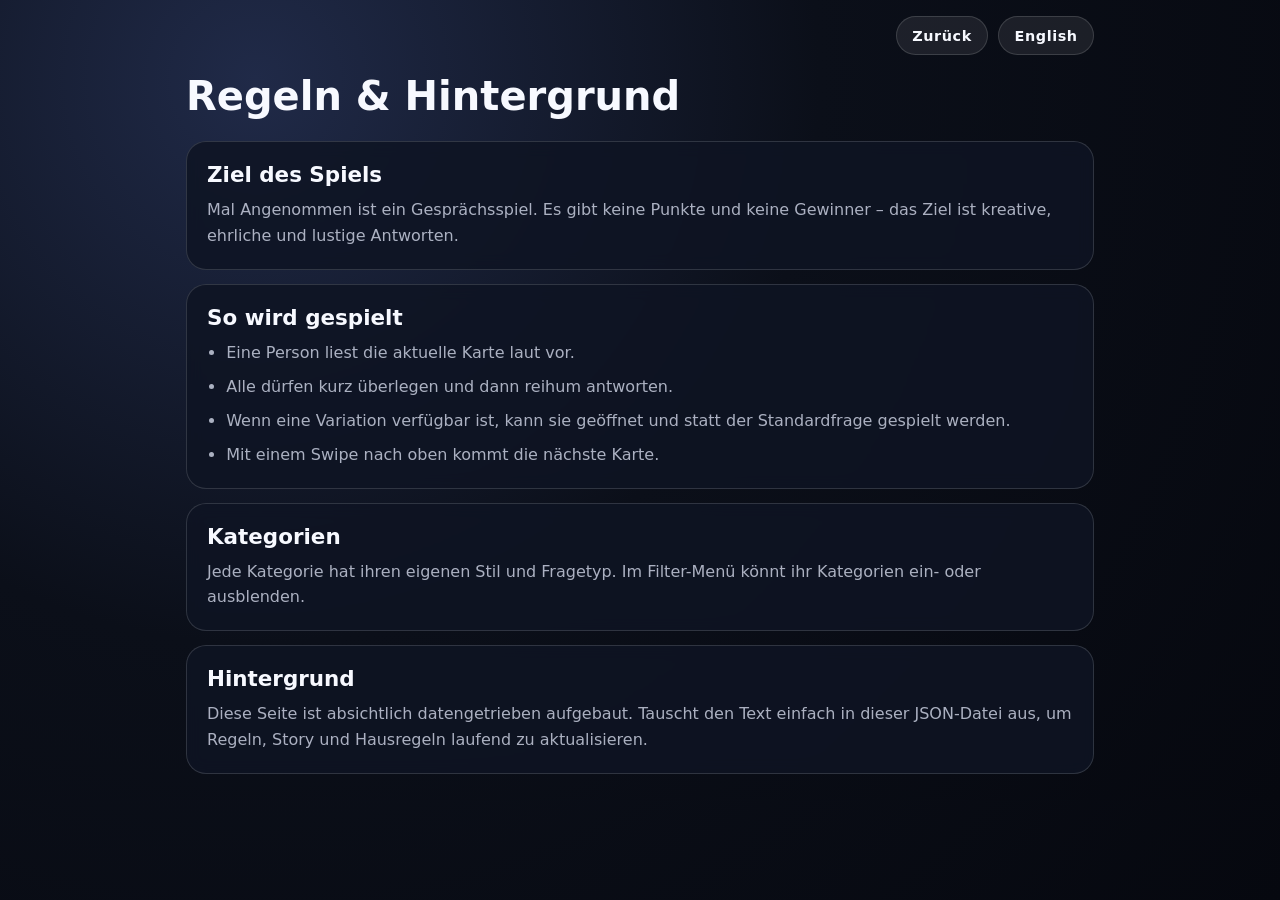
==== rules.html @ 3c7a5f75 "guess whos back" ====
<!doctype html>
<html lang="de">
<head>
	<meta charset="utf-8">
	<meta name="viewport" content="width=device-width, initial-scale=1, viewport-fit=cover">
	<meta name="theme-color" content="#0b0f19">
	<title>Mal Angenommen – Regeln</title>
	<link rel="stylesheet" href="rules.css">
</head>
<body>
	<main class="rules-page" data-rules-app>
		<header class="rules-page__header">
			<div class="rules-page__actions">
				<a class="rules-page__button" href="index.html" data-back-link>Zurück</a>
				<button class="rules-page__button rules-page__button--lang" type="button" data-language-toggle aria-pressed="false">English</button>
			</div>
			<h1 class="rules-page__title" data-page-title>Regeln &amp; Hintergrund</h1>
		</header>

		<section class="rules-page__content" data-sections></section>
		<p class="rules-page__status" data-status hidden aria-live="polite"></p>
	</main>

	<script src="rules.js"></script>
</body>
</html>
---- rules.css ----
:root {
	--bg: #0b0f19;
	--panel: rgba(15, 20, 35, 0.86);
	--text: #f7f9ff;
	--muted: rgba(233, 239, 255, 0.72);
	--border: rgba(255, 255, 255, 0.14);
	--accent: #ff8a5b;
}

* {
	box-sizing: border-box;
}

html, body {
	margin: 0;
	min-height: 100%;
	background: radial-gradient(circle at 20% 10%, #202a48 0%, #0b0f19 45%, #06080f 100%);
	color: var(--text);
	font-family: Inter, system-ui, -apple-system, Segoe UI, Roboto, Helvetica, Arial, sans-serif;
}

.rules-page {
	width: min(960px, 100%);
	margin: 0 auto;
	padding: max(16px, env(safe-area-inset-top)) clamp(14px, 3vw, 26px) max(26px, env(safe-area-inset-bottom));
}

.rules-page__header {
	display: grid;
	gap: 18px;
	margin-bottom: 22px;
}

.rules-page__actions {
	display: flex;
	justify-content: flex-end;
	gap: 10px;
	flex-wrap: wrap;
}

.rules-page__button {
	margin: 0;
	padding: 0.66rem 0.96rem;
	border-radius: 999px;
	border: 1px solid var(--border);
	background: rgba(255, 255, 255, 0.08);
	color: var(--text);
	font: inherit;
	font-size: 0.9rem;
	font-weight: 700;
	letter-spacing: 0.04em;
	text-decoration: none;
	cursor: pointer;
	transition: transform 180ms ease, background 180ms ease, border-color 180ms ease;
}

.rules-page__button:hover,
.rules-page__button:focus-visible {
	transform: translateY(-1px);
	background: rgba(255, 255, 255, 0.11);
	border-color: rgba(255, 255, 255, 0.24);
	outline: none;
}

.rules-page__button.is-active {
	border-color: color-mix(in srgb, var(--accent) 56%, rgba(255, 255, 255, 0.14));
}

.rules-page__title {
	margin: 0;
	font-size: clamp(1.65rem, 4vw, 2.5rem);
	line-height: 1.15;
}

.rules-page__content {
	display: grid;
	gap: 14px;
}

.rules-page__section {
	background: var(--panel);
	border: 1px solid var(--border);
	border-radius: 20px;
	padding: clamp(14px, 2.6vw, 20px);
	backdrop-filter: blur(8px);
}

.rules-page__heading {
	margin: 0 0 10px;
	font-size: clamp(1.08rem, 2.2vw, 1.34rem);
}

.rules-page__paragraph {
	margin: 0;
	color: var(--muted);
	line-height: 1.62;
}

.rules-page__list {
	margin: 0;
	padding-left: 1.2rem;
	color: var(--muted);
	line-height: 1.62;
	display: grid;
	gap: 8px;
}

.rules-page__status {
	margin: 8px 2px 0;
	color: #ffc3af;
}
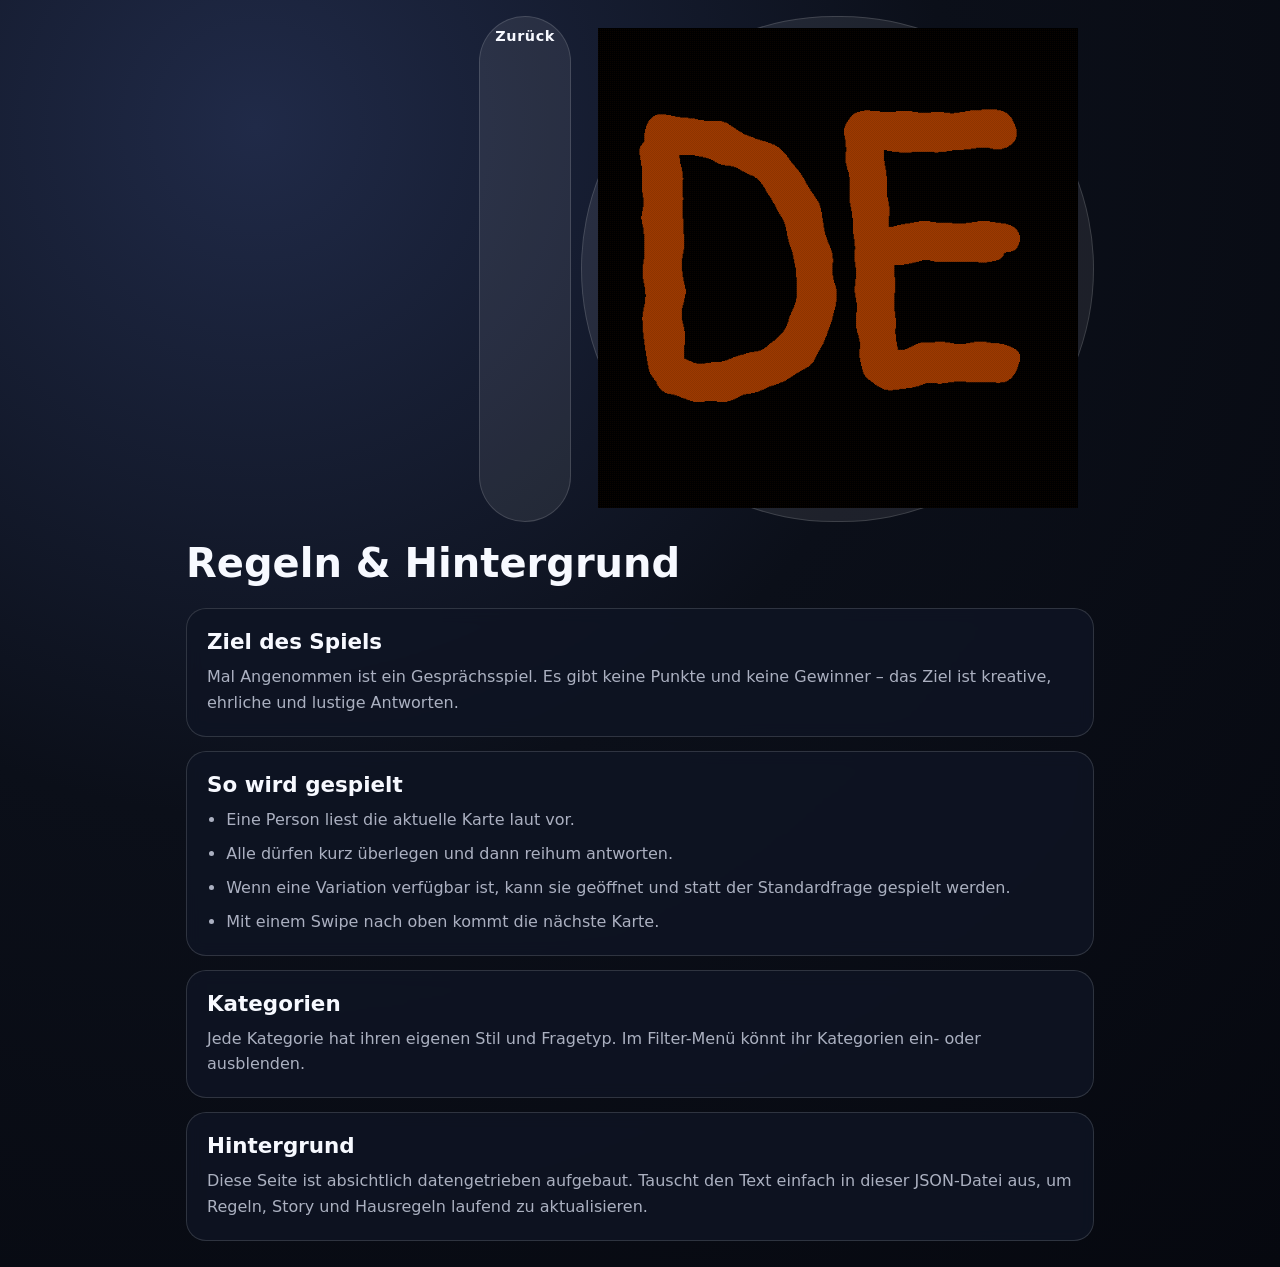
==== commit 6643ee81: "Iconic" ====
--- a/rules.html
+++ b/rules.html
@@ -12,7 +12,9 @@
 		<header class="rules-page__header">
 			<div class="rules-page__actions">
 				<a class="rules-page__button" href="index.html" data-back-link>Zurück</a>
-				<button class="rules-page__button rules-page__button--lang" type="button" data-language-toggle aria-pressed="false">English</button>
+				<button class="rules-page__button rules-page__button--lang" type="button" data-language-toggle aria-pressed="false" aria-label="Language">
+					<img class="header-icon" src="Media/Icons/German.gif" alt="Deutsch">
+				</button>
 			</div>
 			<h1 class="rules-page__title" data-page-title>Regeln &amp; Hintergrund</h1>
 		</header>
--- a/rules.css
+++ b/rules.css
@@ -17,12 +17,28 @@
 	background: radial-gradient(circle at 20% 10%, #202a48 0%, #0b0f19 45%, #06080f 100%);
 	color: var(--text);
 	font-family: Inter, system-ui, -apple-system, Segoe UI, Roboto, Helvetica, Arial, sans-serif;
+	perspective: 1400px;
 }
 
 .rules-page {
 	width: min(960px, 100%);
 	margin: 0 auto;
 	padding: max(16px, env(safe-area-inset-top)) clamp(14px, 3vw, 26px) max(26px, env(safe-area-inset-bottom));
+	transform-origin: 50% 50%;
+	transition: transform 520ms cubic-bezier(0.2, 0.7, 0.2, 1), opacity 320ms ease, filter 520ms ease;
+}
+
+.rules-page.is-page-entering-from-game {
+	opacity: 0;
+	filter: blur(1.2px);
+	transform: translate3d(-34vw, 0, -180px) rotateY(-18deg) scale(0.92);
+}
+
+.rules-page.is-page-exiting-to-game {
+	opacity: 0;
+	filter: blur(1.2px);
+	transform: translate3d(-34vw, 0, -180px) rotateY(-18deg) scale(0.92);
+	pointer-events: none;
 }
 
 .rules-page__header {
@@ -109,3 +125,16 @@
 	margin: 8px 2px 0;
 	color: #ffc3af;
 }
+
+@media (max-width: 520px) {
+	.rules-page.is-page-entering-from-game,
+	.rules-page.is-page-exiting-to-game {
+		transform: translate3d(-52vw, 0, -90px) rotateY(-12deg) scale(0.95);
+	}
+}
+
+@media (prefers-reduced-motion: reduce) {
+	.rules-page {
+		transition-duration: 0.01ms !important;
+	}
+}
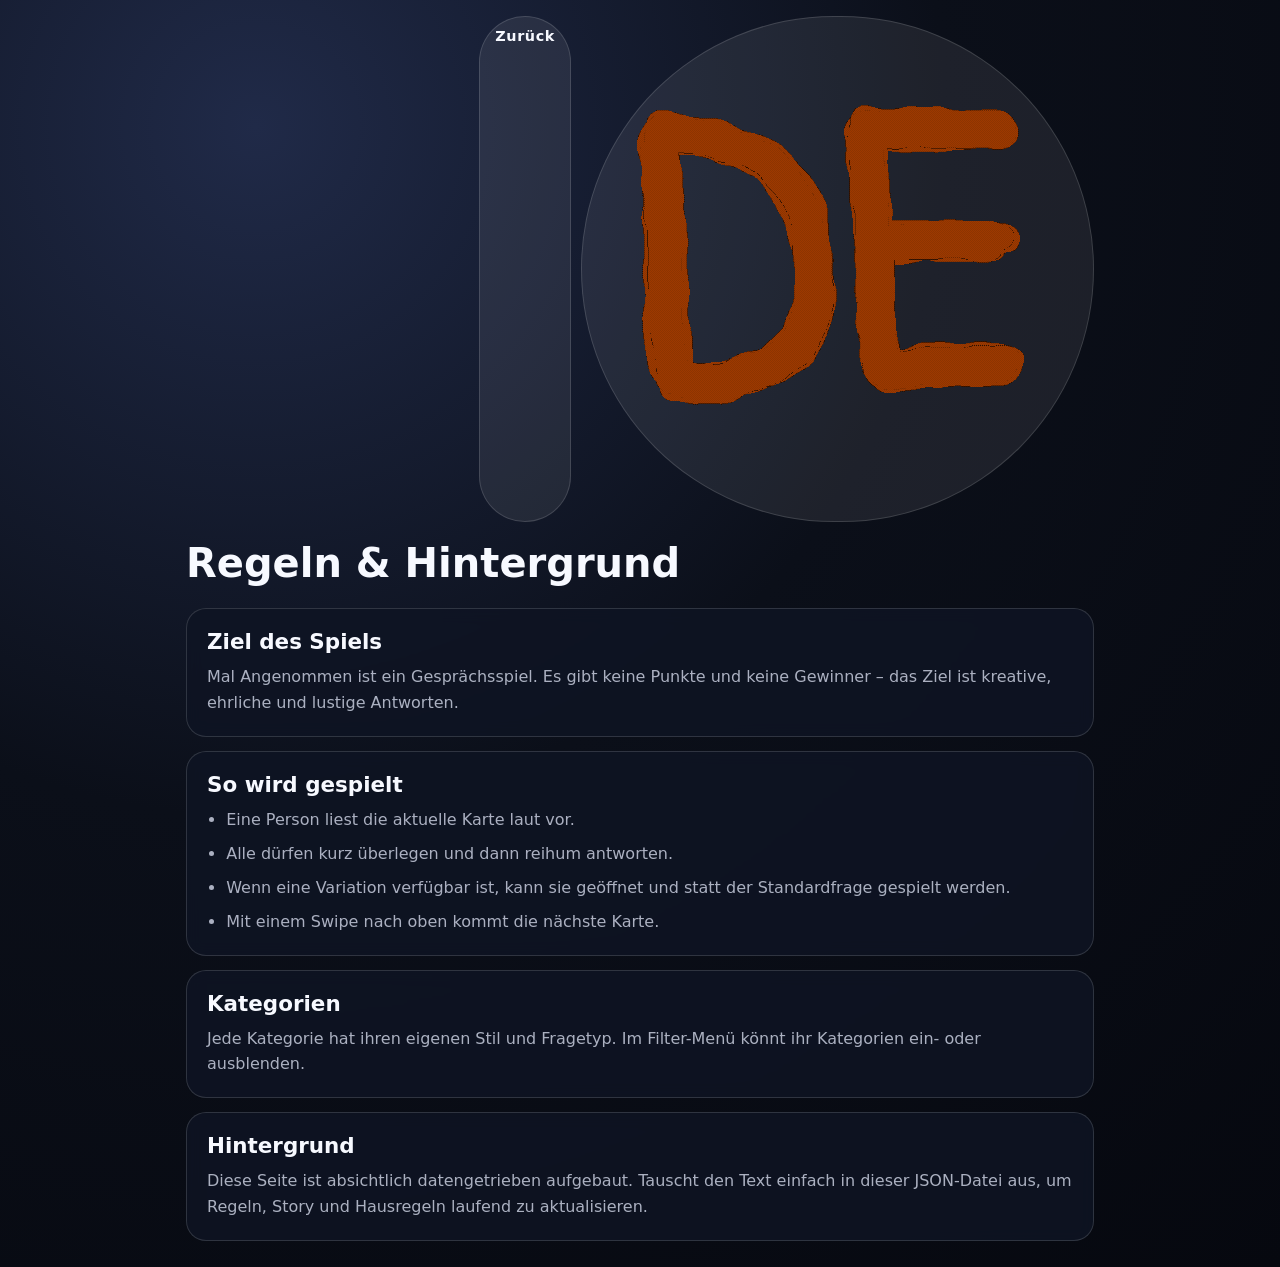
==== commit 6b8363ef: "what a mess" ====
--- a/rules.html
+++ b/rules.html
@@ -13,7 +13,7 @@
 			<div class="rules-page__actions">
 				<a class="rules-page__button" href="index.html" data-back-link>Zurück</a>
 				<button class="rules-page__button rules-page__button--lang" type="button" data-language-toggle aria-pressed="false" aria-label="Language">
-					<img class="header-icon" src="Media/Icons/German.gif" alt="Deutsch">
+					<img class="header-icon" src="Media/Icons/German.webp" alt="Deutsch">
 				</button>
 			</div>
 			<h1 class="rules-page__title" data-page-title>Regeln &amp; Hintergrund</h1>
